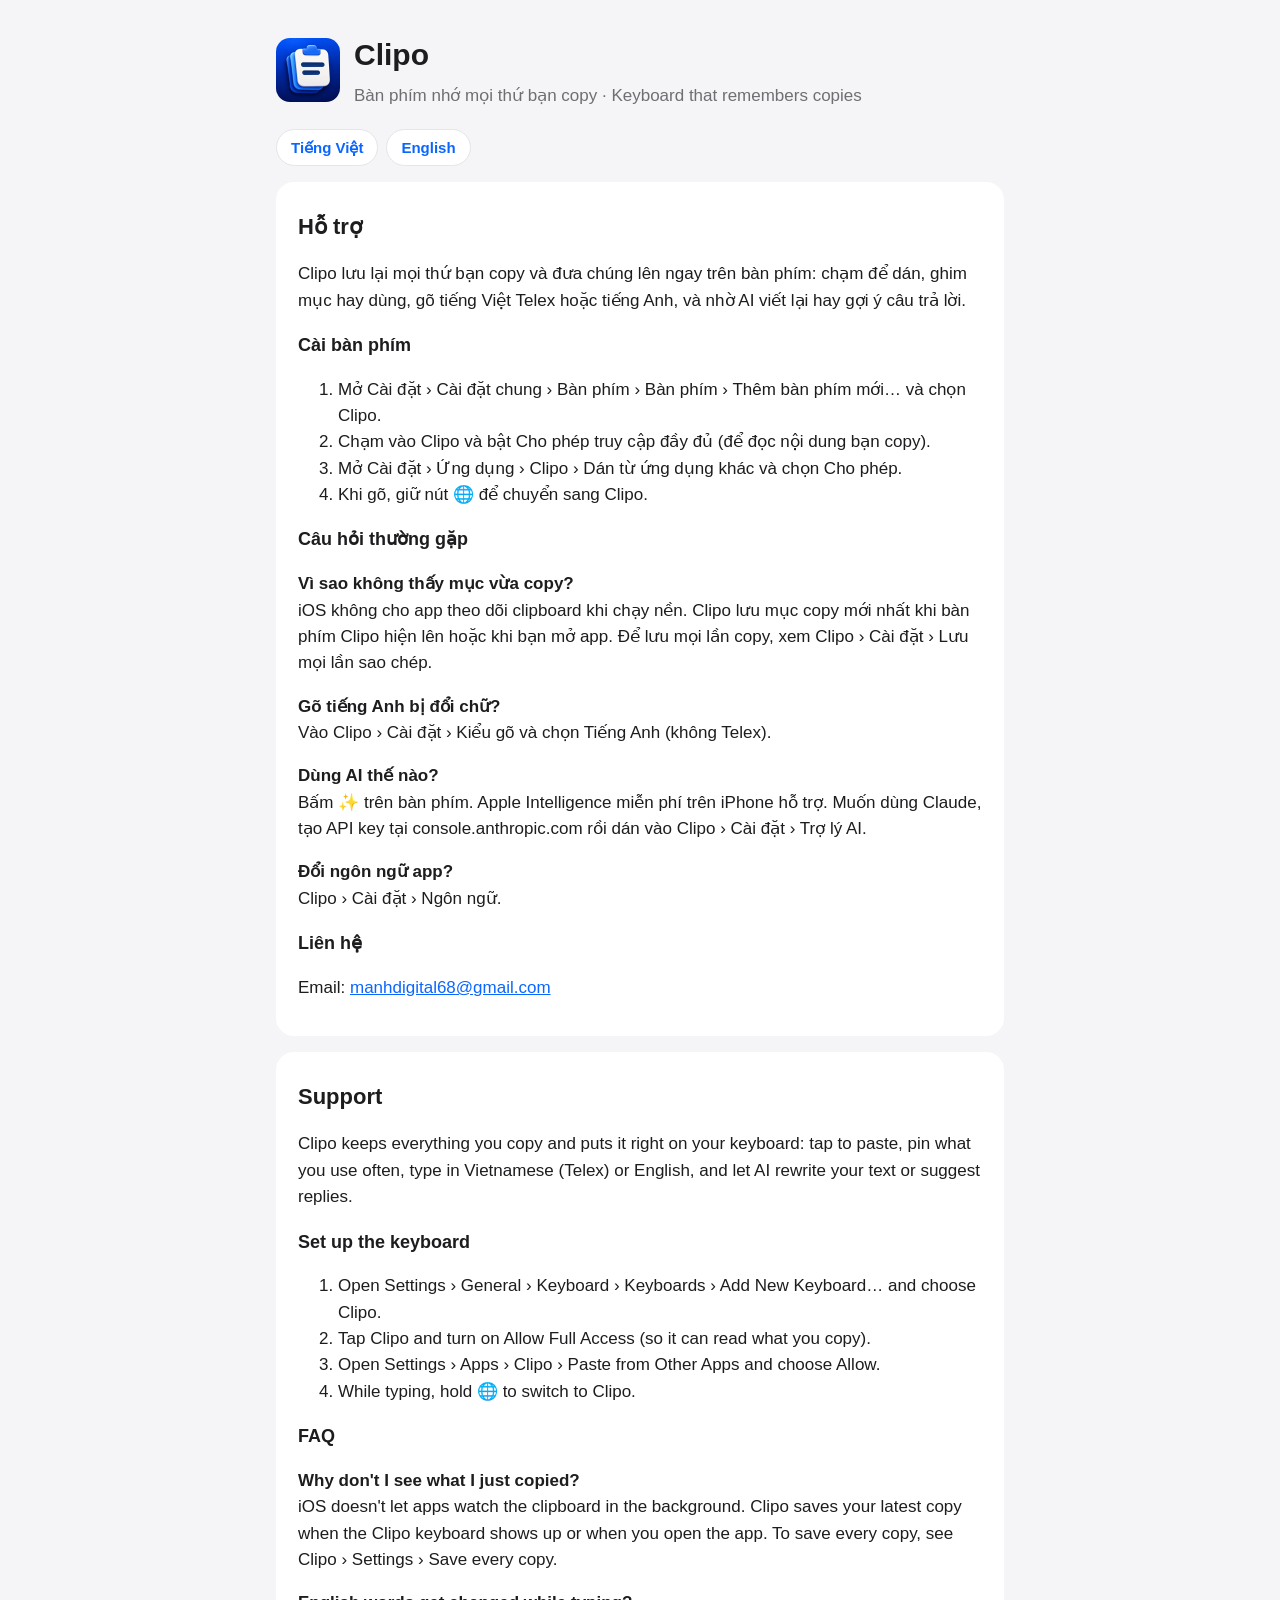
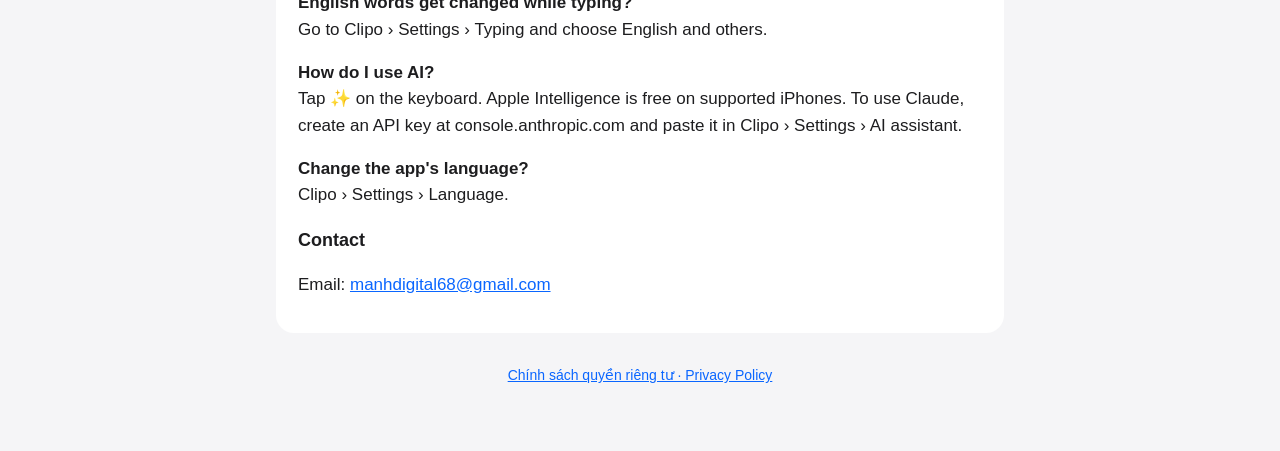
==== index.html @ c69a5fce "Clipo support and privacy pages Co-Authored-By: Claude Opus 5.5 <noreply@anthropic.com>" ====
<!doctype html>
<html lang="vi">
<head>
<meta charset="utf-8">
<meta name="viewport" content="width=device-width, initial-scale=1">
<title>Clipo – Hỗ trợ · Support</title>
<meta name="description" content="Clipo – bàn phím nhớ mọi thứ bạn copy. Keyboard that remembers copies.">
<link rel="stylesheet" href="style.css">
</head>
<body>
<main>
<header>
  <img src="icon.png" alt="Clipo">
  <div>
    <h1>Clipo</h1>
    <p class="tagline">Bàn phím nhớ mọi thứ bạn copy · Keyboard that remembers copies</p>
  </div>
</header>
<nav class="lang"><a href="#vi">Tiếng Việt</a><a href="#en">English</a></nav>

<section class="card" id="vi">
<h2>Hỗ trợ</h2>
<p>Clipo lưu lại mọi thứ bạn copy và đưa chúng lên ngay trên bàn phím: chạm để dán, ghim mục hay dùng, gõ tiếng Việt Telex hoặc tiếng Anh, và nhờ AI viết lại hay gợi ý câu trả lời.</p>

<h3>Cài bàn phím</h3>
<ol>
  <li>Mở Cài đặt › Cài đặt chung › Bàn phím › Bàn phím › Thêm bàn phím mới… và chọn Clipo.</li>
  <li>Chạm vào Clipo và bật Cho phép truy cập đầy đủ (để đọc nội dung bạn copy).</li>
  <li>Mở Cài đặt › Ứng dụng › Clipo › Dán từ ứng dụng khác và chọn Cho phép.</li>
  <li>Khi gõ, giữ nút 🌐 để chuyển sang Clipo.</li>
</ol>

<h3>Câu hỏi thường gặp</h3>
<p><strong>Vì sao không thấy mục vừa copy?</strong><br>iOS không cho app theo dõi clipboard khi chạy nền. Clipo lưu mục copy mới nhất khi bàn phím Clipo hiện lên hoặc khi bạn mở app. Để lưu mọi lần copy, xem Clipo › Cài đặt › Lưu mọi lần sao chép.</p>
<p><strong>Gõ tiếng Anh bị đổi chữ?</strong><br>Vào Clipo › Cài đặt › Kiểu gõ và chọn Tiếng Anh (không Telex).</p>
<p><strong>Dùng AI thế nào?</strong><br>Bấm ✨ trên bàn phím. Apple Intelligence miễn phí trên iPhone hỗ trợ. Muốn dùng Claude, tạo API key tại console.anthropic.com rồi dán vào Clipo › Cài đặt › Trợ lý AI.</p>
<p><strong>Đổi ngôn ngữ app?</strong><br>Clipo › Cài đặt › Ngôn ngữ.</p>

<h3>Liên hệ</h3>
<p>Email: <a href="mailto:manhdigital68@gmail.com">manhdigital68@gmail.com</a></p>
</section>

<section class="card" id="en" lang="en">
<h2>Support</h2>
<p>Clipo keeps everything you copy and puts it right on your keyboard: tap to paste, pin what you use often, type in Vietnamese (Telex) or English, and let AI rewrite your text or suggest replies.</p>

<h3>Set up the keyboard</h3>
<ol>
  <li>Open Settings › General › Keyboard › Keyboards › Add New Keyboard… and choose Clipo.</li>
  <li>Tap Clipo and turn on Allow Full Access (so it can read what you copy).</li>
  <li>Open Settings › Apps › Clipo › Paste from Other Apps and choose Allow.</li>
  <li>While typing, hold 🌐 to switch to Clipo.</li>
</ol>

<h3>FAQ</h3>
<p><strong>Why don't I see what I just copied?</strong><br>iOS doesn't let apps watch the clipboard in the background. Clipo saves your latest copy when the Clipo keyboard shows up or when you open the app. To save every copy, see Clipo › Settings › Save every copy.</p>
<p><strong>English words get changed while typing?</strong><br>Go to Clipo › Settings › Typing and choose English and others.</p>
<p><strong>How do I use AI?</strong><br>Tap ✨ on the keyboard. Apple Intelligence is free on supported iPhones. To use Claude, create an API key at console.anthropic.com and paste it in Clipo › Settings › AI assistant.</p>
<p><strong>Change the app's language?</strong><br>Clipo › Settings › Language.</p>

<h3>Contact</h3>
<p>Email: <a href="mailto:manhdigital68@gmail.com">manhdigital68@gmail.com</a></p>
</section>

<footer><a href="privacy.html">Chính sách quyền riêng tư · Privacy Policy</a></footer>
</main>
</body>
</html>
---- style.css ----
:root {
  --bg: #f5f5f7;
  --card: #ffffff;
  --text: #1d1d1f;
  --muted: #6e6e73;
  --accent: #0a66ff;
  --line: #e5e5ea;
}
@media (prefers-color-scheme: dark) {
  :root { --bg: #000; --card: #1c1c1e; --text: #f5f5f7; --muted: #a1a1a6; --accent: #4c8dff; --line: #2c2c2e; }
}
* { box-sizing: border-box; }
body {
  margin: 0;
  background: var(--bg);
  color: var(--text);
  font: 17px/1.55 -apple-system, BlinkMacSystemFont, "SF Pro Text", "Helvetica Neue", Arial, sans-serif;
}
main { max-width: 760px; margin: 0 auto; padding: 32px 16px 64px; }
header { display: flex; align-items: center; gap: 14px; margin-bottom: 8px; }
header img { width: 64px; height: 64px; border-radius: 14px; }
h1 { font-size: 30px; margin: 0; }
.tagline { color: var(--muted); margin: 4px 0 0; }
nav.lang { margin: 20px 0 8px; display: flex; gap: 8px; }
nav.lang a {
  padding: 6px 14px; border-radius: 999px; background: var(--card); color: var(--accent);
  text-decoration: none; font-weight: 600; font-size: 15px; border: 1px solid var(--line);
}
section.card { background: var(--card); border-radius: 18px; padding: 8px 22px 18px; margin: 16px 0; }
h2 { font-size: 22px; margin: 20px 0 6px; }
h3 { font-size: 18px; margin: 18px 0 4px; }
p, li { color: var(--text); }
.muted { color: var(--muted); font-size: 15px; }
a { color: var(--accent); }
ul { padding-left: 22px; }
footer { color: var(--muted); font-size: 14px; text-align: center; margin-top: 32px; }
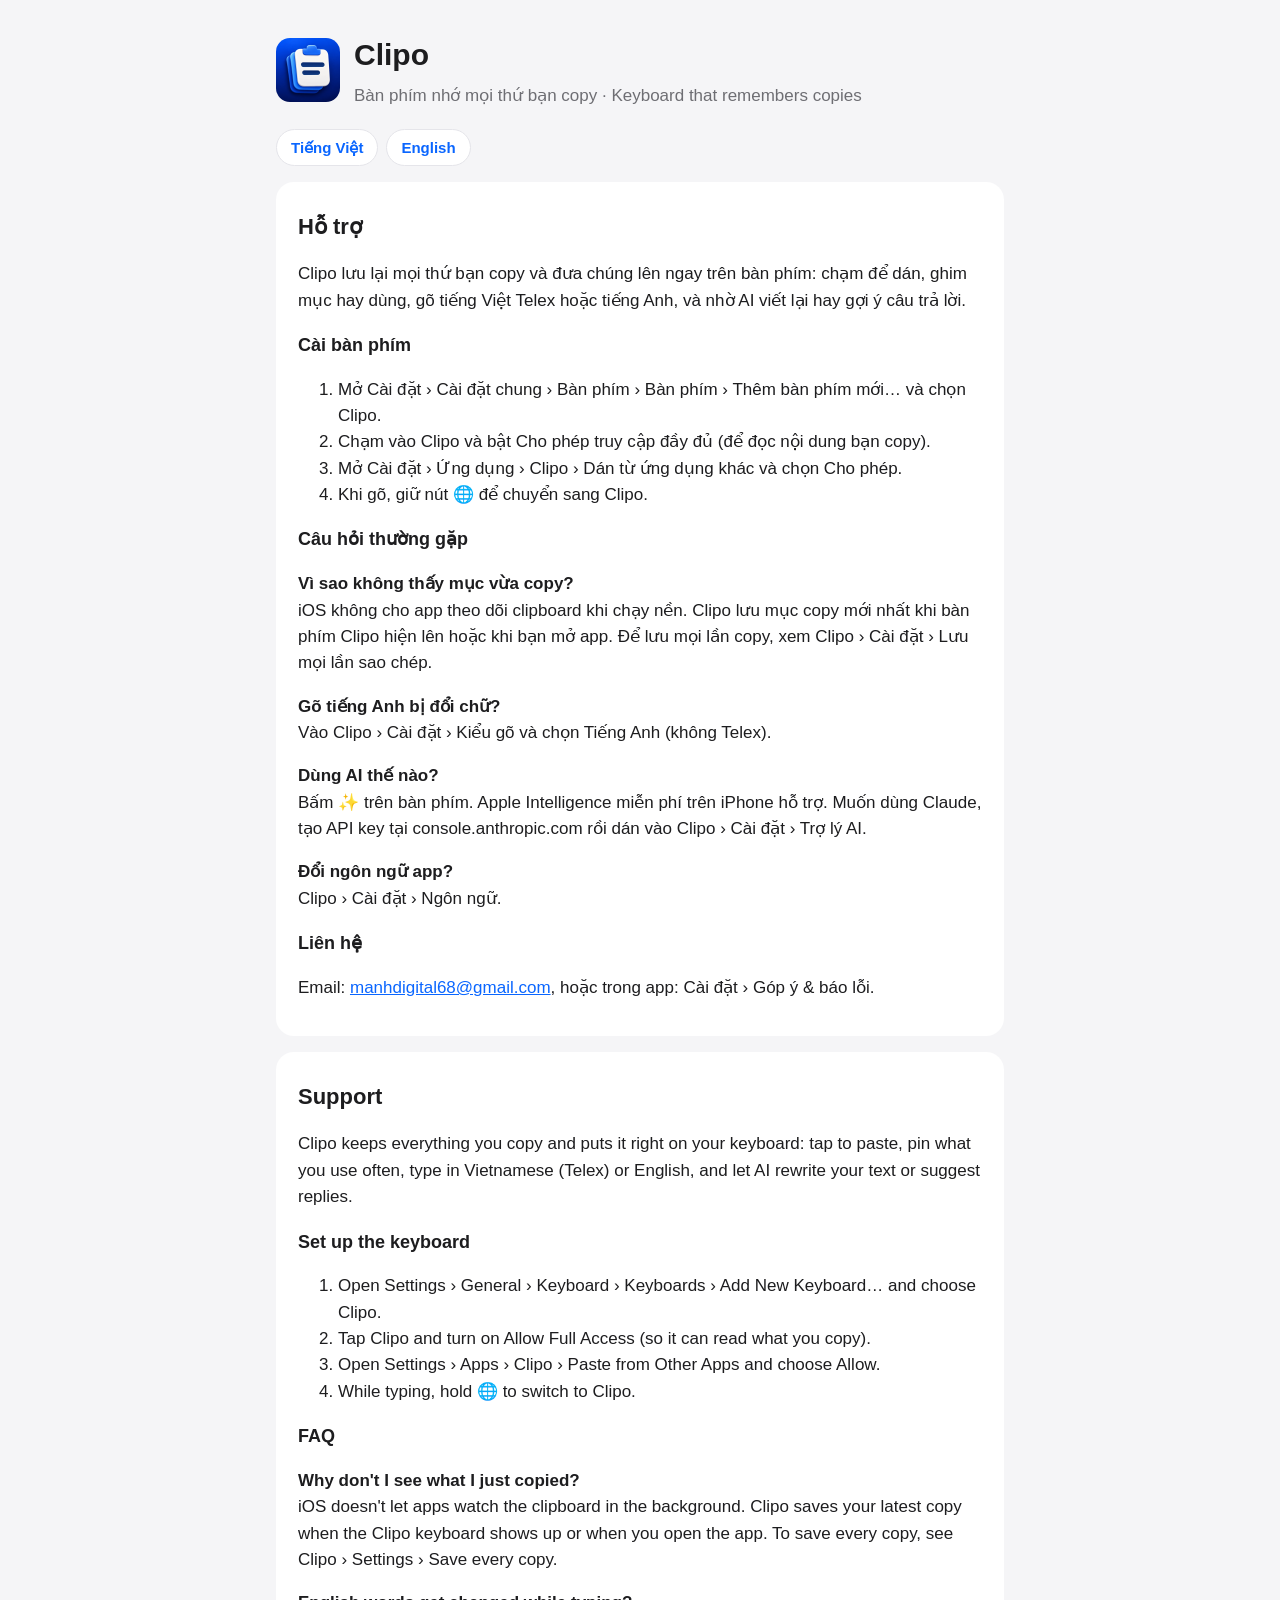
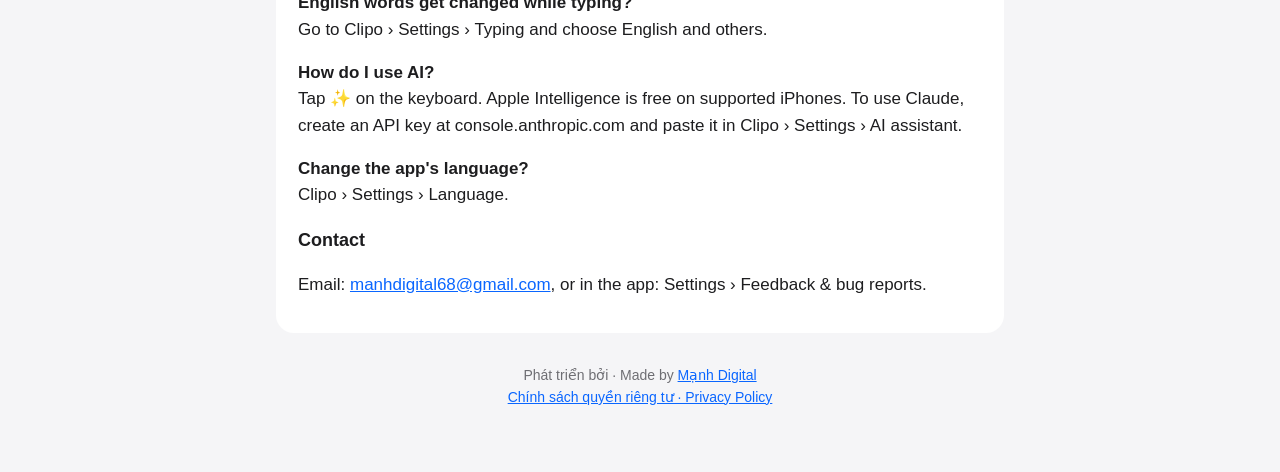
==== commit 2ed329af: "Feedback note, developer link, demo layout Co-Authored-By: Claude Opus 5.5 <noreply@anthropic.com>" ====
--- a/index.html
+++ b/index.html
@@ -37,7 +37,7 @@
 <p><strong>Đổi ngôn ngữ app?</strong><br>Clipo › Cài đặt › Ngôn ngữ.</p>
 
 <h3>Liên hệ</h3>
-<p>Email: <a href="mailto:manhdigital68@gmail.com">manhdigital68@gmail.com</a></p>
+<p>Email: <a href="mailto:manhdigital68@gmail.com">manhdigital68@gmail.com</a>, hoặc trong app: Cài đặt › Góp ý &amp; báo lỗi.</p>
 </section>
 
 <section class="card" id="en" lang="en">
@@ -59,10 +59,10 @@
 <p><strong>Change the app's language?</strong><br>Clipo › Settings › Language.</p>
 
 <h3>Contact</h3>
-<p>Email: <a href="mailto:manhdigital68@gmail.com">manhdigital68@gmail.com</a></p>
+<p>Email: <a href="mailto:manhdigital68@gmail.com">manhdigital68@gmail.com</a>, or in the app: Settings › Feedback &amp; bug reports.</p>
 </section>
 
-<footer><a href="privacy.html">Chính sách quyền riêng tư · Privacy Policy</a></footer>
+<footer>Phát triển bởi · Made by <a href="https://manhdigital.com">Mạnh Digital</a><br><a href="privacy.html">Chính sách quyền riêng tư · Privacy Policy</a></footer>
 </main>
 </body>
 </html>
